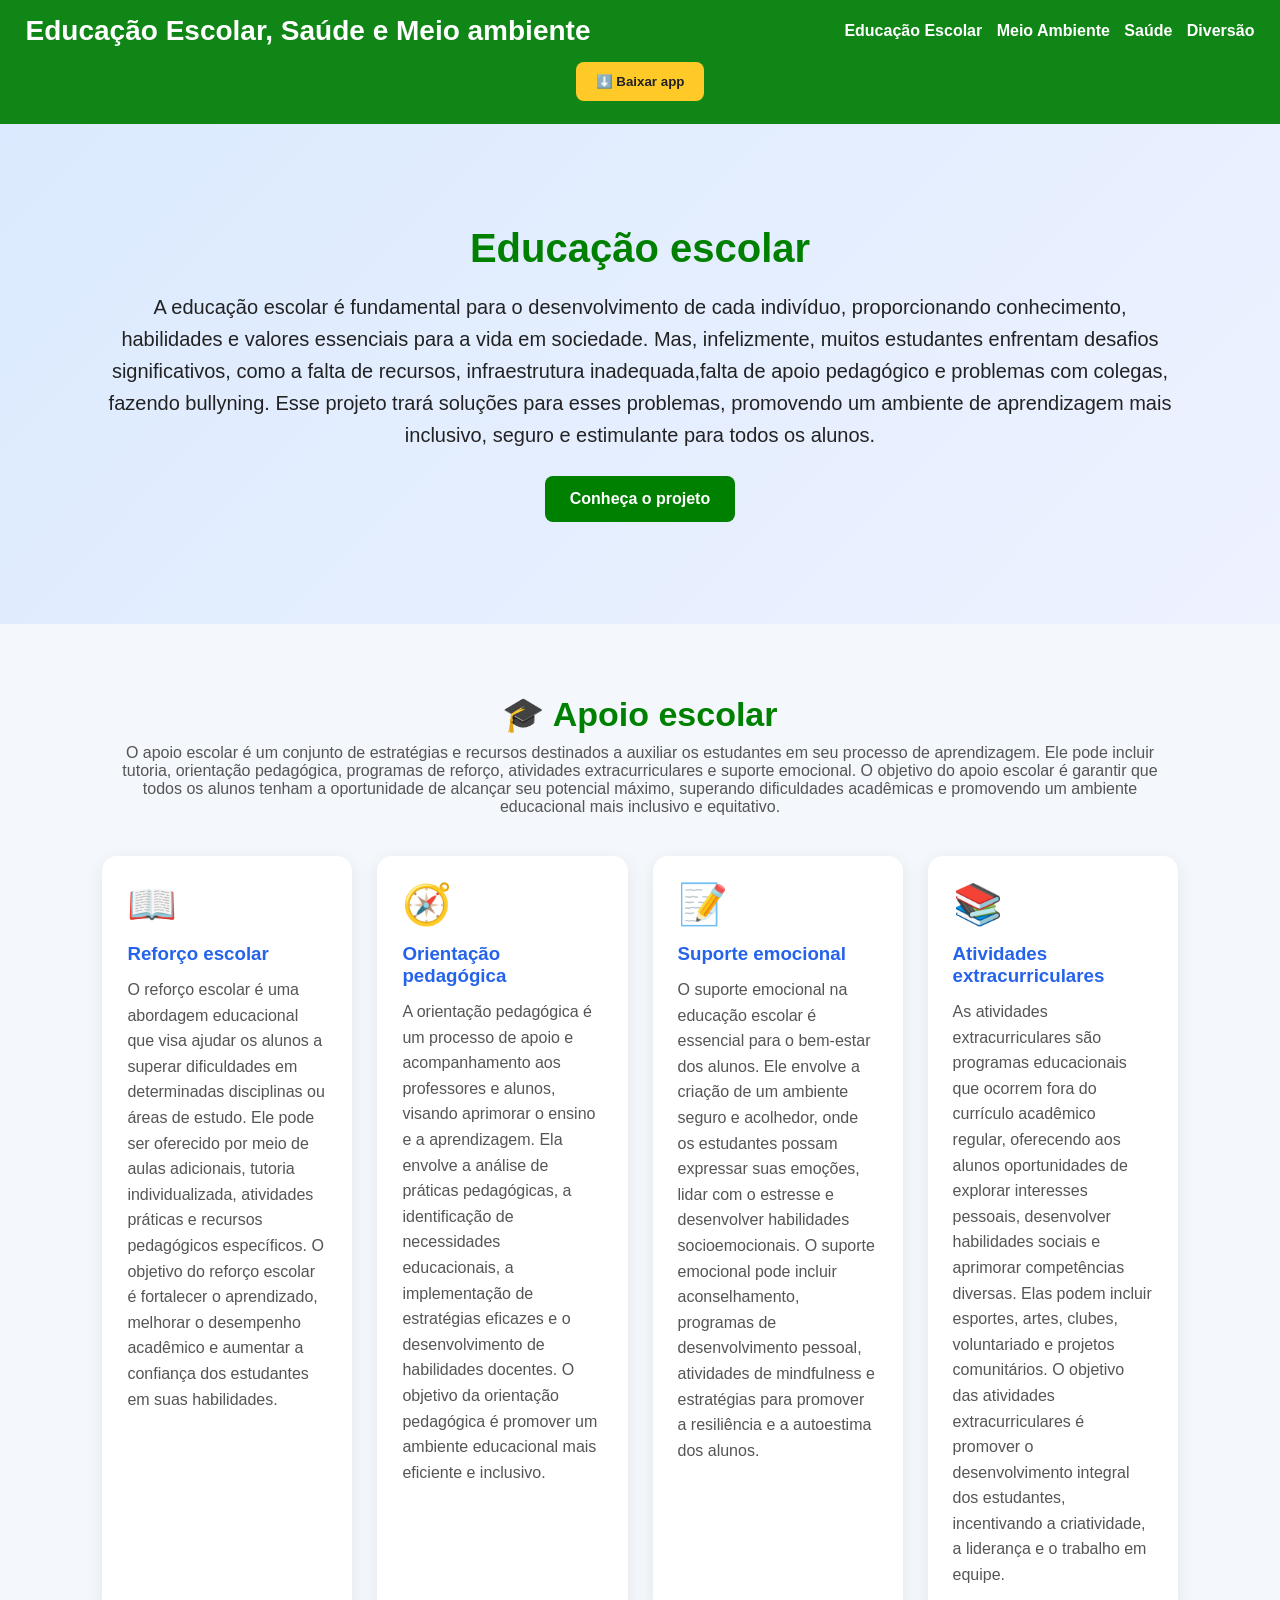
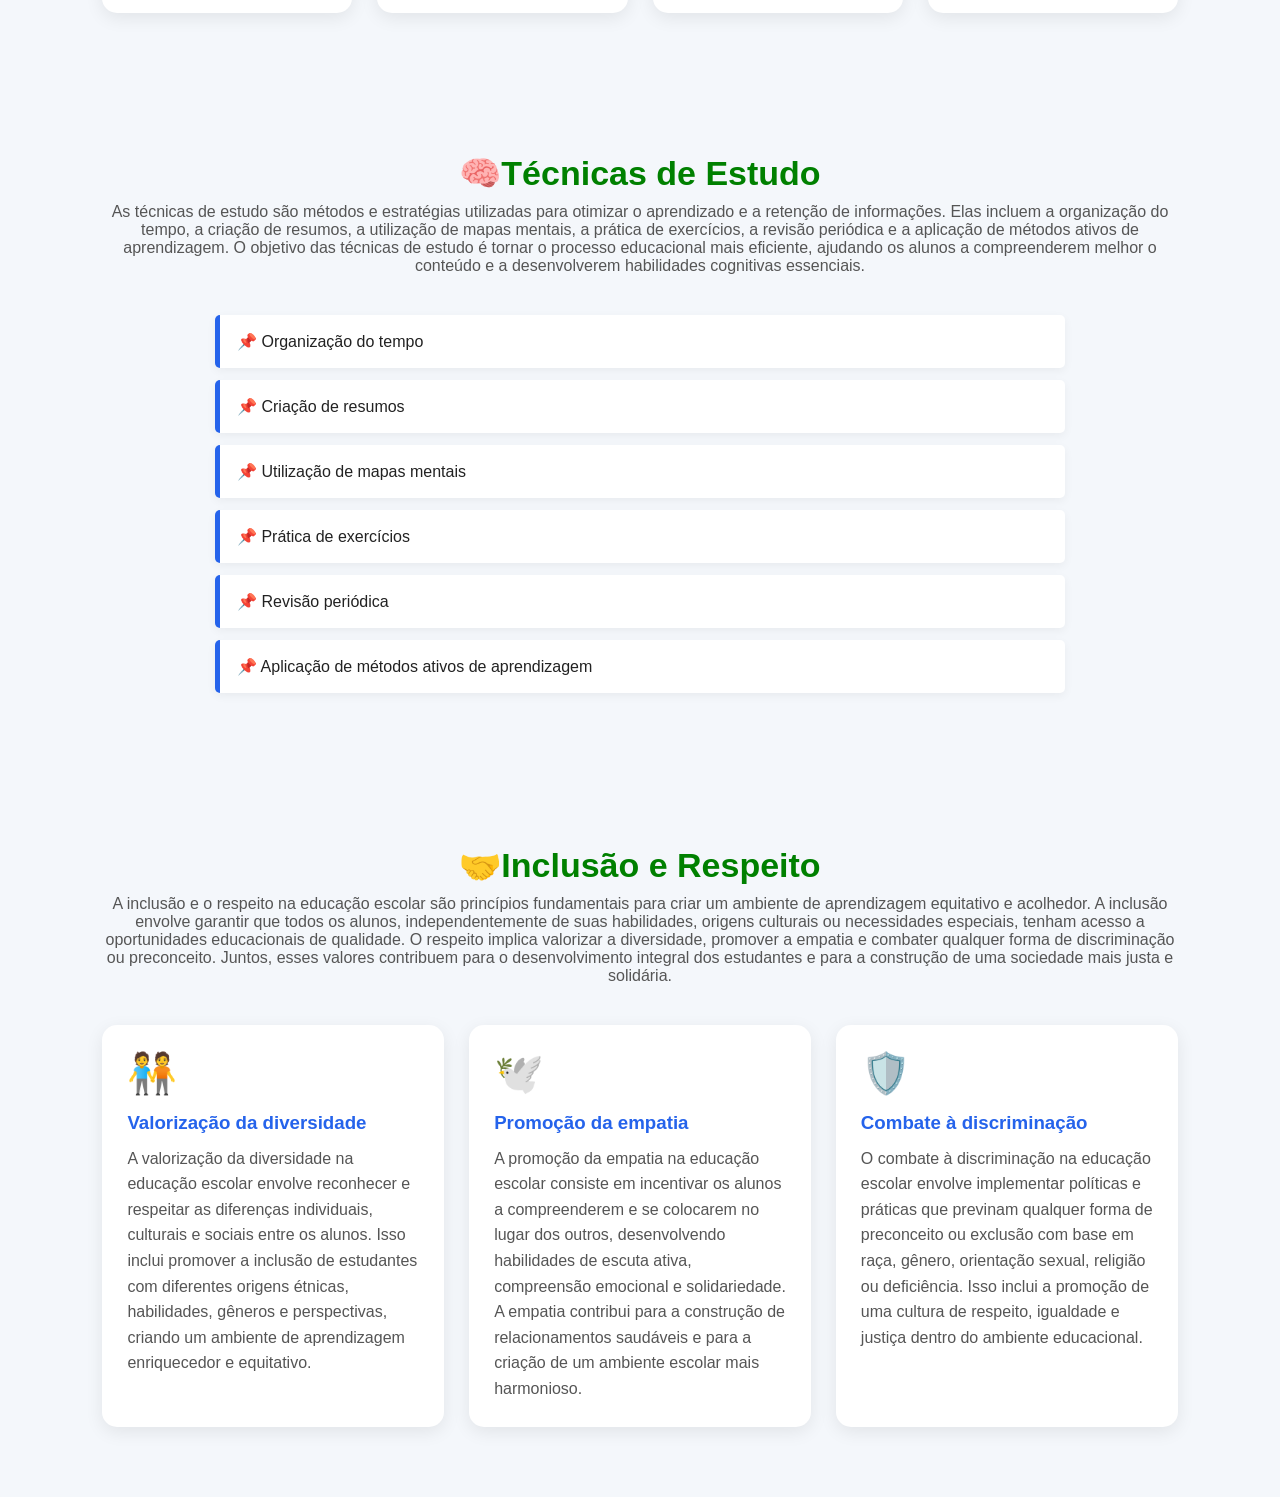
==== index.html @ 4f83e6d4 "Add files via upload" ====
<!DOCTYPE html>
<html lang="pt-br">
<head>
    <meta charset="UTF-8">
    <meta name="viewport" content="width=device-width, initial-scale=1.0">
    <title>Document</title>
    <meta name="theme-color" content="#108616">
    <link rel="stylesheet" href="style.css">
    <link rel="manifest" href="manifest.json">
</head>
<body>
    <header>
            <div class="topo">
              <div class="logo">Educação Escolar, Saúde e Meio ambiente</div>
            
            <nav>
                <a href="#inicio">Educação Escolar</a>
                <a href="meio_ambiente.html">Meio Ambiente</a>
                <a href="saude.html">Saúde</a>
                <a href="diversao.html">Diversão</a>
            </nav>
    </div>
            <div class="install-area">
                <button class="install-button" id="installAppButton" type="button">⬇️ Baixar app</button>
                <p class="install-message" id="installAppMessage" aria-live="polite"></p>
            </div>
   </header>
            <section class="app" id="inicio">
                <div>
                    <h1>
                    Educação escolar
                   </h1>
                    <p>A educação escolar é fundamental para o desenvolvimento de cada indivíduo, proporcionando
                    conhecimento, habilidades e valores essenciais para a vida em sociedade. Mas, infelizmente,
                    muitos estudantes enfrentam desafios significativos, como a falta de recursos, infraestrutura
                    inadequada,falta de apoio pedagógico e problemas com colegas, fazendo bullyning. Esse projeto
                    trará soluções para esses problemas, promovendo um ambiente de aprendizagem mais inclusivo, seguro
                    e estimulante para todos os alunos.
                </p>
                <a href="#apoio" class="botao">Conheça o projeto</a>
               </div>
            </section>

            <section id="apoio">
                <div class="titulo">
                    <h2>
                     🎓 Apoio escolar
                   </h2>

                    <p>O apoio escolar é um conjunto de estratégias e recursos destinados a auxiliar os estudantes em seu
                       processo de aprendizagem. Ele pode incluir tutoria, orientação pedagógica, programas de reforço,
                       atividades extracurriculares e suporte emocional. O objetivo do apoio escolar é garantir que todos 
                       os alunos tenham a oportunidade de alcançar seu potencial máximo, superando dificuldades acadêmicas
                        e promovendo um ambiente educacional mais inclusivo e equitativo.
                </p>
               </div>
               <div class="cards">
                <div class="card">
                    <div class="emoji">📖</div>
                    <h3> Reforço escolar</h3>
                    <p>O reforço escolar é uma abordagem educacional que visa ajudar os alunos a superar dificuldades em determinadas disciplinas ou áreas de estudo. Ele pode ser oferecido por meio de aulas adicionais, tutoria individualizada, atividades práticas e recursos pedagógicos específicos. O objetivo do reforço escolar é fortalecer o aprendizado, melhorar o desempenho acadêmico e aumentar a confiança dos estudantes em suas habilidades.</p>
                </div>
                <div class="card">
                    <div class="emoji">🧭</div>
                    <h3>Orientação pedagógica</h3>
                    <p>A orientação pedagógica é um processo de apoio e acompanhamento aos professores e alunos, visando aprimorar o ensino e a aprendizagem. Ela envolve a análise de práticas pedagógicas, a identificação de necessidades educacionais, a implementação de estratégias eficazes e o desenvolvimento de habilidades docentes. O objetivo da orientação pedagógica é promover um ambiente educacional mais eficiente e inclusivo.</p>
                </div>
                <div class="card">
                    <div class="emoji">📝</div>
                    <h3> Suporte emocional</h3>
                    <p>O suporte emocional na educação escolar é essencial para o bem-estar dos alunos. Ele envolve a criação de um ambiente seguro e acolhedor, onde os estudantes possam expressar suas emoções, lidar com o estresse e desenvolver habilidades socioemocionais. O suporte emocional pode incluir aconselhamento, programas de desenvolvimento pessoal, atividades de mindfulness e estratégias para promover a resiliência e a autoestima dos alunos.</p>
                </div>
                <div class="card">
                    <div class="emoji">📚</div>
                    <h3>Atividades extracurriculares</h3>
                    <p>As atividades extracurriculares são programas educacionais que ocorrem fora do currículo acadêmico regular, oferecendo aos alunos oportunidades de explorar interesses pessoais, desenvolver habilidades sociais e aprimorar competências diversas. Elas podem incluir esportes, artes, clubes, voluntariado e projetos comunitários. O objetivo das atividades extracurriculares é promover o desenvolvimento integral dos estudantes, incentivando a criatividade, a liderança e o trabalho em equipe.</p>
                </div>
               </div>
            </section>
            <section id="estudo">
              <div class="titulo">
                <h2>🧠Técnicas de Estudo</h2>
                <p>As técnicas de estudo são métodos e estratégias utilizadas para otimizar o aprendizado e a retenção de informações. Elas incluem a organização do tempo, a criação de resumos, a utilização de mapas mentais, a prática de exercícios, a revisão periódica e a aplicação de métodos ativos de aprendizagem. O objetivo das técnicas de estudo é tornar o processo educacional mais eficiente, ajudando os alunos a compreenderem melhor o conteúdo e a desenvolverem habilidades cognitivas essenciais.</p>
              </div>
              <ul class="tecnica">
                <div class="tecnica">
                  <li>📌 Organização do tempo</li>
                </div>
                <div class="tecnica">
                  <li>📌 Criação de resumos</li>
                </div>
                <div class="tecnica">
                  <li>📌 Utilização de mapas mentais</li>
                </div>
                <div class="tecnica">
                  <li>📌 Prática de exercícios</li>
                </div>
                <div class="tecnica">
                  <li>📌 Revisão periódica</li>
                </div>
                <div class="tecnica">
                  <li>📌 Aplicação de métodos ativos de aprendizagem</li>
                </div>
              </ul>
            </section>
            <section id="motivacao">
              <div class="titulo">
                <h2>🤝Inclusão e Respeito</h2>
                <p>A inclusão e o respeito na educação escolar são princípios fundamentais para criar um ambiente de aprendizagem equitativo e acolhedor. A inclusão envolve garantir que todos os alunos, independentemente de suas habilidades, origens culturais ou necessidades especiais, tenham acesso a oportunidades educacionais de qualidade. O respeito implica valorizar a diversidade, promover a empatia e combater qualquer forma de discriminação ou preconceito. Juntos, esses valores contribuem para o desenvolvimento integral dos estudantes e para a construção de uma sociedade mais justa e solidária.</p>
              </div>
              <div class="cards">
                <div class="card">
                    <div class="emoji">🧑‍🤝‍🧑</div>
                  <h3>Valorização da diversidade</h3>
                  <p>A valorização da diversidade na educação escolar envolve reconhecer e respeitar as diferenças individuais, culturais e sociais entre os alunos. Isso inclui promover a inclusão de estudantes com diferentes origens étnicas, habilidades, gêneros e perspectivas, criando um ambiente de aprendizagem enriquecedor e equitativo.</p>
                </div>
                <div class="card">
                    <div class="emoji">🕊️</div>
                  <h3>Promoção da empatia</h3>
                  <p>A promoção da empatia na educação escolar consiste em incentivar os alunos a compreenderem e se colocarem no lugar dos outros, desenvolvendo habilidades de escuta ativa, compreensão emocional e solidariedade. A empatia contribui para a construção de relacionamentos saudáveis e para a criação de um ambiente escolar mais harmonioso.</p>
                </div>
                <div class="card">
                    <div class="emoji">🛡️</div>
                  <h3>Combate à discriminação</h3>
                  <p>O combate à discriminação na educação escolar envolve implementar políticas e práticas que previnam qualquer forma de preconceito ou exclusão com base em raça, gênero, orientação sexual, religião ou deficiência. Isso inclui a promoção de uma cultura de respeito, igualdade e justiça dentro do ambiente educacional.</p>
                </div>
            </section>
</body>
</html>
---- style.css ----
* {
        margin: 0;
        padding: 0;
        box-sizing: border-box;
        font-family: Arial, sans-serif;
        }
        html{
            scroll-behavior: smooth;
        }
      .app {
       min-height: 500px;
       display: flex;
       justify-content: center;
       align-items: center;
       text-align: center;
       padding: 60px 8%;
       background: linear-gradient(135deg, #dbeafe, #eef2ff);
      }  
      .app h1 {
        font-size: 40px;
        margin-bottom: 20px;
        color: green;
        text-align: center;
      }
      .app p {
        font-size: 20px;
        line-height: 1.6;
        text-align: center;
        margin: auto;
      }
      .topo {
        display: flex;
        gap: 20px;
        justify-content: space-between;
        align-items: center;
        width: 100%;
            }


      body {
        background: #f4f7fb;
        color: #222;
      }
      header {
        background:linear-gradient(135deg, #108616, #108616);
        padding: 15px 2%;
        position: sticky;
        top: 0;
        z-index: 250px;
        color: white;
      }
      .logo {
        font-size: 28px;
        font-weight: bold;
        text-align: center;
      }
      nav a {
            color: white;
            text-decoration: none;
            margin-left: 10px;
            font-weight: bold;
            text-align: center;
            
        }

        nav a:hover {
            text-decoration: underline;
        }
      .install-area {
        display: flex;
        flex-direction: column;
        align-items: center;
        gap: 8px;
        margin-top: 15px;
      }
      .install-button {
        border: 0;
        padding: 12px 20px;
        background: #ffca28;
        color: #222;
        border-radius: 8px;
        font-weight: bold;
        cursor: pointer;
      }
      .install-button:hover {
        background: #ffd95a;
      }
      .install-message {
        color: white;
        font-size: 14px;
        text-align: center;
      }
      .botao {
        display: inline-block;
        padding: 14px 25px;
        background: green;
        color: white;
        text-decoration: none;
        border-radius: 8px;
        margin-top: 25px;
        font-weight: bold;
      }
      section {
        padding: 70px 8%;
      }
      .titulo {
        text-align: center;
        margin-bottom: 40px;
      }
      .titulo h2 {
        font-size: 34px;
        margin-bottom: 10px;
        color: green;
      }
      .titulo p {
        color: #555;
      }
      .cards {
        display: grid;
        grid-template-columns: repeat(auto-fit, minmax(230px, 1fr));
        gap: 25px;
      }
      .card {
        background: white;
        padding: 25px;
        border-radius: 15px;
        box-shadow: 0 5px 18px rgba(0, 0, 0, 0.08);
      }
      .card h3 {
        margin-bottom: 12px;
        color: #2563eb;
      }
      .card p {
        color: #555;
        line-height: 1.6;
      }
      .titulo h1 {
        font-size: 34px;
        margin-bottom: 10px;
        color: green;
      }
      .tecnica{
            max-width: 850px;
            margin: auto;
        }

        .tecnica li {
            background: white;
            margin: 12px 0;
            padding: 17px;
            border-left: 5px solid #2563eb;
            list-style: none;
            border-radius: 5px;
            box-shadow: 0 3px 10px rgba(0,0,0,0.05);
        }
      
    @media (max-width: 800px) {
            .topo {
                flex-direction: column;
            }

            nav a {
                margin: 5px;
                display: inline-block;
            }
    }
            .card .emoji{
            font-size: 40px;
            margin-bottom: 15px;
        }
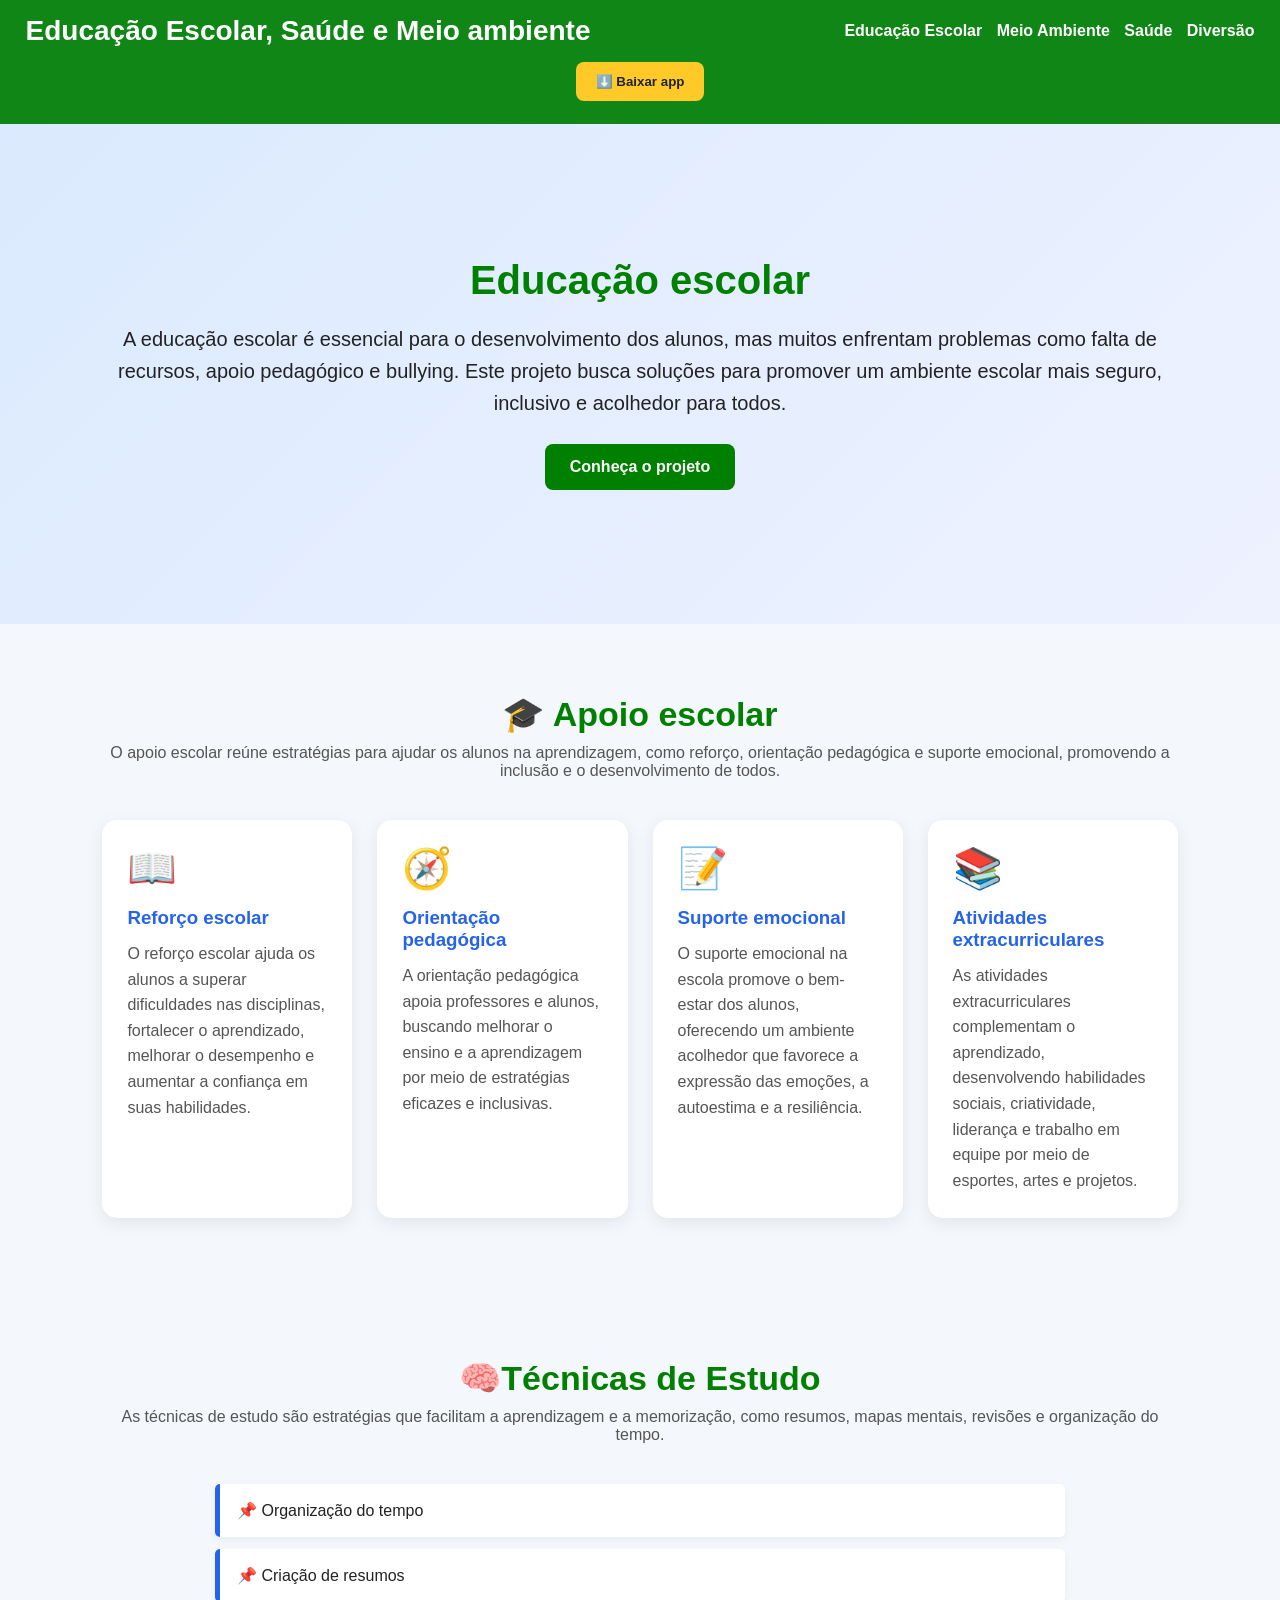
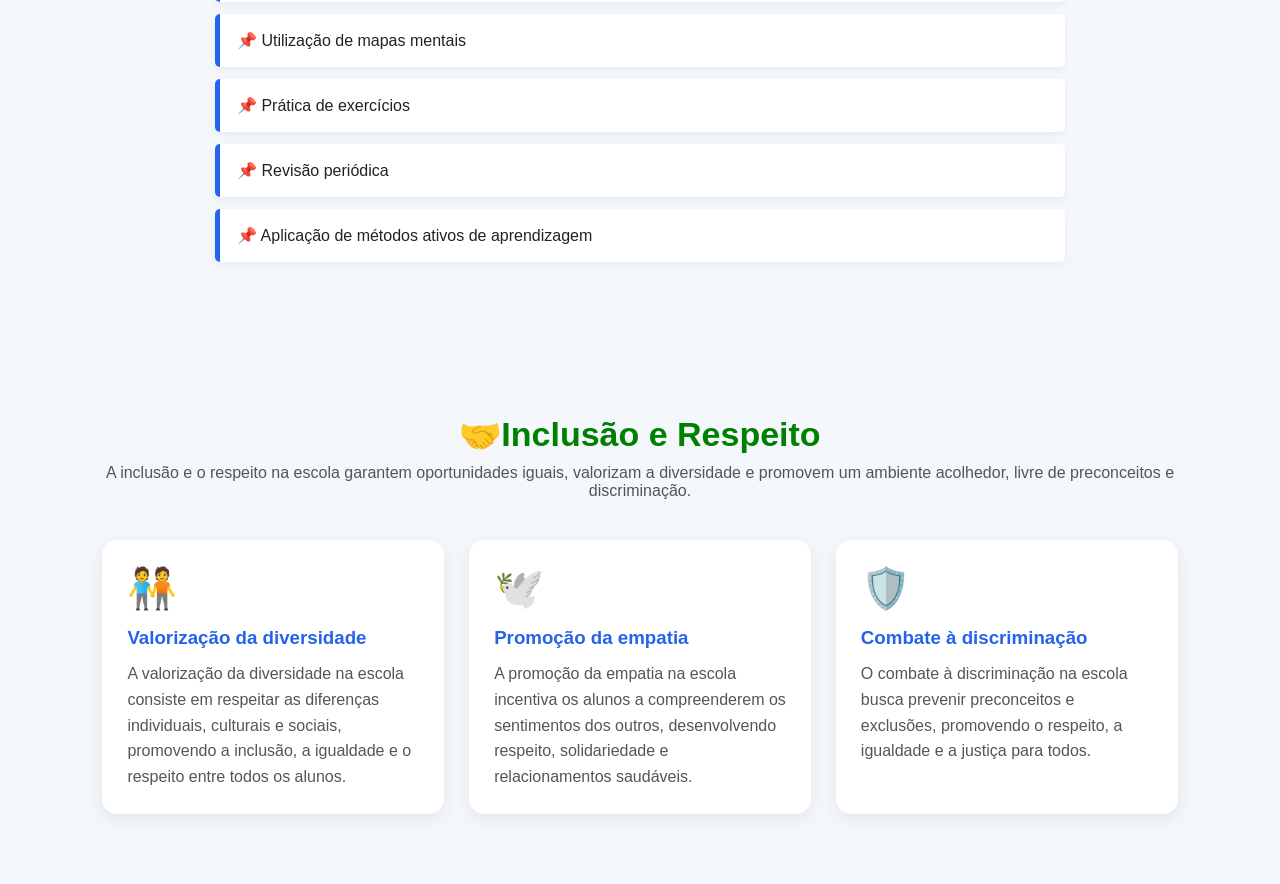
==== commit 4f3dabc3: "Add files via upload" ====
--- a/index.html
+++ b/index.html
@@ -3,7 +3,7 @@
 <head>
     <meta charset="UTF-8">
     <meta name="viewport" content="width=device-width, initial-scale=1.0">
-    <title>Document</title>
+    <title>Educação escolar, Saúde e Meio ambiente</title>
     <meta name="theme-color" content="#108616">
     <link rel="stylesheet" href="style.css">
     <link rel="manifest" href="manifest.json">
@@ -14,7 +14,7 @@
               <div class="logo">Educação Escolar, Saúde e Meio ambiente</div>
             
             <nav>
-                <a href="#inicio">Educação Escolar</a>
+                <a href="index.html">Educação Escolar</a>
                 <a href="meio_ambiente.html">Meio Ambiente</a>
                 <a href="saude.html">Saúde</a>
                 <a href="diversao.html">Diversão</a>
@@ -25,17 +25,14 @@
                 <p class="install-message" id="installAppMessage" aria-live="polite"></p>
             </div>
    </header>
-            <section class="app" id="inicio">
+            <section class="app">
                 <div>
                     <h1>
                     Educação escolar
                    </h1>
-                    <p>A educação escolar é fundamental para o desenvolvimento de cada indivíduo, proporcionando
-                    conhecimento, habilidades e valores essenciais para a vida em sociedade. Mas, infelizmente,
-                    muitos estudantes enfrentam desafios significativos, como a falta de recursos, infraestrutura
-                    inadequada,falta de apoio pedagógico e problemas com colegas, fazendo bullyning. Esse projeto
-                    trará soluções para esses problemas, promovendo um ambiente de aprendizagem mais inclusivo, seguro
-                    e estimulante para todos os alunos.
+                    <p>A educação escolar é essencial para o desenvolvimento dos alunos, mas muitos enfrentam 
+                      problemas como falta de recursos, apoio pedagógico e bullying. Este projeto busca soluções
+                       para promover um ambiente escolar mais seguro, inclusivo e acolhedor para todos.
                 </p>
                 <a href="#apoio" class="botao">Conheça o projeto</a>
                </div>
@@ -47,40 +44,40 @@
                      🎓 Apoio escolar
                    </h2>
 
-                    <p>O apoio escolar é um conjunto de estratégias e recursos destinados a auxiliar os estudantes em seu
-                       processo de aprendizagem. Ele pode incluir tutoria, orientação pedagógica, programas de reforço,
-                       atividades extracurriculares e suporte emocional. O objetivo do apoio escolar é garantir que todos 
-                       os alunos tenham a oportunidade de alcançar seu potencial máximo, superando dificuldades acadêmicas
-                        e promovendo um ambiente educacional mais inclusivo e equitativo.
+                    <p>O apoio escolar reúne estratégias para ajudar os alunos na 
+                      aprendizagem, como reforço, orientação pedagógica e suporte 
+                      emocional, promovendo a inclusão e o desenvolvimento de todos.
                 </p>
                </div>
                <div class="cards">
                 <div class="card">
                     <div class="emoji">📖</div>
                     <h3> Reforço escolar</h3>
-                    <p>O reforço escolar é uma abordagem educacional que visa ajudar os alunos a superar dificuldades em determinadas disciplinas ou áreas de estudo. Ele pode ser oferecido por meio de aulas adicionais, tutoria individualizada, atividades práticas e recursos pedagógicos específicos. O objetivo do reforço escolar é fortalecer o aprendizado, melhorar o desempenho acadêmico e aumentar a confiança dos estudantes em suas habilidades.</p>
+                    <p>O reforço escolar ajuda os alunos a superar dificuldades nas 
+                      disciplinas, fortalecer o aprendizado, melhorar o desempenho e 
+                      aumentar a confiança em suas habilidades.</p>
                 </div>
                 <div class="card">
                     <div class="emoji">🧭</div>
                     <h3>Orientação pedagógica</h3>
-                    <p>A orientação pedagógica é um processo de apoio e acompanhamento aos professores e alunos, visando aprimorar o ensino e a aprendizagem. Ela envolve a análise de práticas pedagógicas, a identificação de necessidades educacionais, a implementação de estratégias eficazes e o desenvolvimento de habilidades docentes. O objetivo da orientação pedagógica é promover um ambiente educacional mais eficiente e inclusivo.</p>
+                    <p>A orientação pedagógica apoia professores e alunos, buscando melhorar o ensino e a aprendizagem por meio de estratégias eficazes e inclusivas.</p>
                 </div>
                 <div class="card">
                     <div class="emoji">📝</div>
                     <h3> Suporte emocional</h3>
-                    <p>O suporte emocional na educação escolar é essencial para o bem-estar dos alunos. Ele envolve a criação de um ambiente seguro e acolhedor, onde os estudantes possam expressar suas emoções, lidar com o estresse e desenvolver habilidades socioemocionais. O suporte emocional pode incluir aconselhamento, programas de desenvolvimento pessoal, atividades de mindfulness e estratégias para promover a resiliência e a autoestima dos alunos.</p>
+                    <p>O suporte emocional na escola promove o bem-estar dos alunos, oferecendo um ambiente acolhedor que favorece a expressão das emoções, a autoestima e a resiliência.</p>
                 </div>
                 <div class="card">
                     <div class="emoji">📚</div>
                     <h3>Atividades extracurriculares</h3>
-                    <p>As atividades extracurriculares são programas educacionais que ocorrem fora do currículo acadêmico regular, oferecendo aos alunos oportunidades de explorar interesses pessoais, desenvolver habilidades sociais e aprimorar competências diversas. Elas podem incluir esportes, artes, clubes, voluntariado e projetos comunitários. O objetivo das atividades extracurriculares é promover o desenvolvimento integral dos estudantes, incentivando a criatividade, a liderança e o trabalho em equipe.</p>
+                    <p>As atividades extracurriculares complementam o aprendizado, desenvolvendo habilidades sociais, criatividade, liderança e trabalho em equipe por meio de esportes, artes e projetos.</p>
                 </div>
                </div>
             </section>
             <section id="estudo">
               <div class="titulo">
                 <h2>🧠Técnicas de Estudo</h2>
-                <p>As técnicas de estudo são métodos e estratégias utilizadas para otimizar o aprendizado e a retenção de informações. Elas incluem a organização do tempo, a criação de resumos, a utilização de mapas mentais, a prática de exercícios, a revisão periódica e a aplicação de métodos ativos de aprendizagem. O objetivo das técnicas de estudo é tornar o processo educacional mais eficiente, ajudando os alunos a compreenderem melhor o conteúdo e a desenvolverem habilidades cognitivas essenciais.</p>
+                <p>As técnicas de estudo são estratégias que facilitam a aprendizagem e a memorização, como resumos, mapas mentais, revisões e organização do tempo.</p>
               </div>
               <ul class="tecnica">
                 <div class="tecnica">
@@ -106,23 +103,23 @@
             <section id="motivacao">
               <div class="titulo">
                 <h2>🤝Inclusão e Respeito</h2>
-                <p>A inclusão e o respeito na educação escolar são princípios fundamentais para criar um ambiente de aprendizagem equitativo e acolhedor. A inclusão envolve garantir que todos os alunos, independentemente de suas habilidades, origens culturais ou necessidades especiais, tenham acesso a oportunidades educacionais de qualidade. O respeito implica valorizar a diversidade, promover a empatia e combater qualquer forma de discriminação ou preconceito. Juntos, esses valores contribuem para o desenvolvimento integral dos estudantes e para a construção de uma sociedade mais justa e solidária.</p>
+                <p>A inclusão e o respeito na escola garantem oportunidades iguais, valorizam a diversidade e promovem um ambiente acolhedor, livre de preconceitos e discriminação.</p>
               </div>
               <div class="cards">
                 <div class="card">
                     <div class="emoji">🧑‍🤝‍🧑</div>
                   <h3>Valorização da diversidade</h3>
-                  <p>A valorização da diversidade na educação escolar envolve reconhecer e respeitar as diferenças individuais, culturais e sociais entre os alunos. Isso inclui promover a inclusão de estudantes com diferentes origens étnicas, habilidades, gêneros e perspectivas, criando um ambiente de aprendizagem enriquecedor e equitativo.</p>
+                  <p>A valorização da diversidade na escola consiste em respeitar as diferenças individuais, culturais e sociais, promovendo a inclusão, a igualdade e o respeito entre todos os alunos.</p>
                 </div>
                 <div class="card">
                     <div class="emoji">🕊️</div>
                   <h3>Promoção da empatia</h3>
-                  <p>A promoção da empatia na educação escolar consiste em incentivar os alunos a compreenderem e se colocarem no lugar dos outros, desenvolvendo habilidades de escuta ativa, compreensão emocional e solidariedade. A empatia contribui para a construção de relacionamentos saudáveis e para a criação de um ambiente escolar mais harmonioso.</p>
+                  <p>A promoção da empatia na escola incentiva os alunos a compreenderem os sentimentos dos outros, desenvolvendo respeito, solidariedade e relacionamentos saudáveis.</p>
                 </div>
                 <div class="card">
                     <div class="emoji">🛡️</div>
                   <h3>Combate à discriminação</h3>
-                  <p>O combate à discriminação na educação escolar envolve implementar políticas e práticas que previnam qualquer forma de preconceito ou exclusão com base em raça, gênero, orientação sexual, religião ou deficiência. Isso inclui a promoção de uma cultura de respeito, igualdade e justiça dentro do ambiente educacional.</p>
+                  <p>O combate à discriminação na escola busca prevenir preconceitos e exclusões, promovendo o respeito, a igualdade e a justiça para todos.</p>
                 </div>
             </section>
 </body>
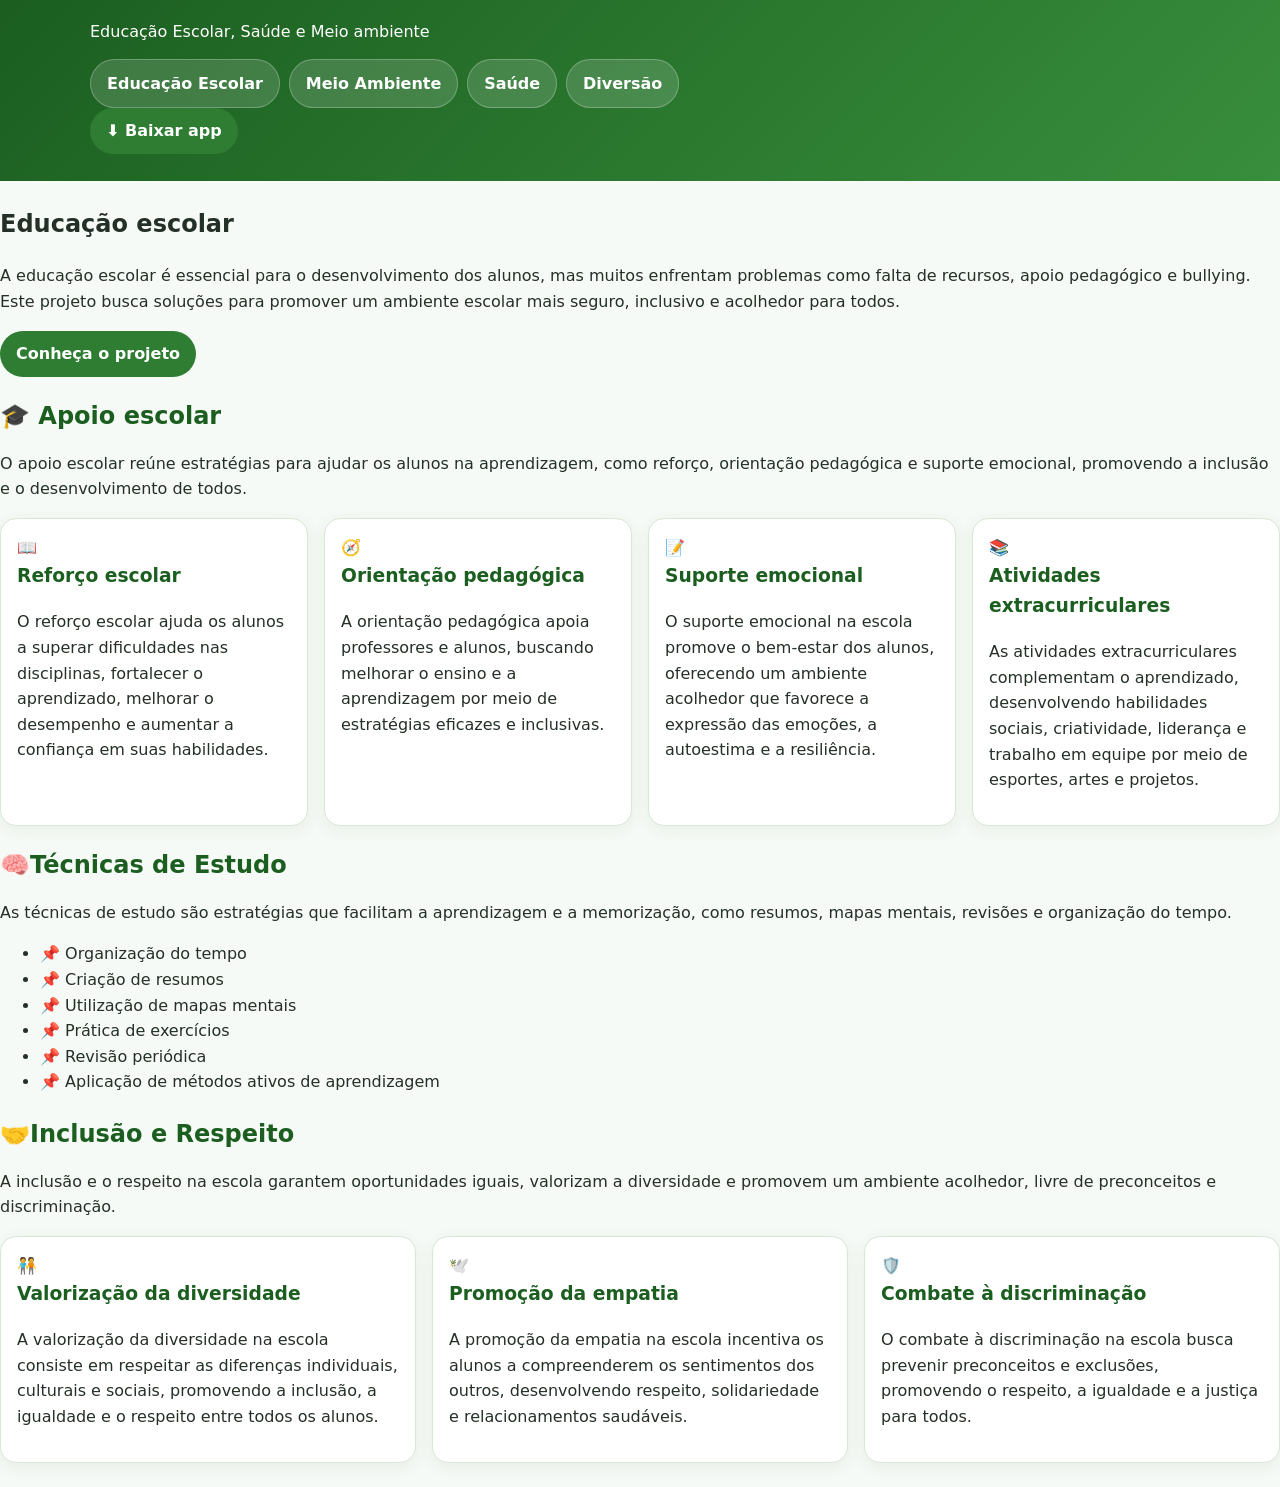
==== commit 9c231bd9: "Add files via upload" ====
--- a/index.html
+++ b/index.html
@@ -1,126 +1,130 @@
-<!DOCTYPE html>
-<html lang="pt-br">
-<head>
-    <meta charset="UTF-8">
-    <meta name="viewport" content="width=device-width, initial-scale=1.0">
-    <title>Educação escolar, Saúde e Meio ambiente</title>
-    <meta name="theme-color" content="#108616">
-    <link rel="stylesheet" href="style.css">
-    <link rel="manifest" href="manifest.json">
-</head>
-<body>
-    <header>
-            <div class="topo">
-              <div class="logo">Educação Escolar, Saúde e Meio ambiente</div>
-            
-            <nav>
-                <a href="index.html">Educação Escolar</a>
-                <a href="meio_ambiente.html">Meio Ambiente</a>
-                <a href="saude.html">Saúde</a>
-                <a href="diversao.html">Diversão</a>
-            </nav>
-    </div>
-            <div class="install-area">
-                <button class="install-button" id="installAppButton" type="button">⬇️ Baixar app</button>
-                <p class="install-message" id="installAppMessage" aria-live="polite"></p>
-            </div>
-   </header>
-            <section class="app">
-                <div>
-                    <h1>
-                    Educação escolar
-                   </h1>
-                    <p>A educação escolar é essencial para o desenvolvimento dos alunos, mas muitos enfrentam 
-                      problemas como falta de recursos, apoio pedagógico e bullying. Este projeto busca soluções
-                       para promover um ambiente escolar mais seguro, inclusivo e acolhedor para todos.
-                </p>
-                <a href="#apoio" class="botao">Conheça o projeto</a>
-               </div>
-            </section>
-
-            <section id="apoio">
-                <div class="titulo">
-                    <h2>
-                     🎓 Apoio escolar
-                   </h2>
-
-                    <p>O apoio escolar reúne estratégias para ajudar os alunos na 
-                      aprendizagem, como reforço, orientação pedagógica e suporte 
-                      emocional, promovendo a inclusão e o desenvolvimento de todos.
-                </p>
-               </div>
-               <div class="cards">
-                <div class="card">
-                    <div class="emoji">📖</div>
-                    <h3> Reforço escolar</h3>
-                    <p>O reforço escolar ajuda os alunos a superar dificuldades nas 
-                      disciplinas, fortalecer o aprendizado, melhorar o desempenho e 
-                      aumentar a confiança em suas habilidades.</p>
-                </div>
-                <div class="card">
-                    <div class="emoji">🧭</div>
-                    <h3>Orientação pedagógica</h3>
-                    <p>A orientação pedagógica apoia professores e alunos, buscando melhorar o ensino e a aprendizagem por meio de estratégias eficazes e inclusivas.</p>
-                </div>
-                <div class="card">
-                    <div class="emoji">📝</div>
-                    <h3> Suporte emocional</h3>
-                    <p>O suporte emocional na escola promove o bem-estar dos alunos, oferecendo um ambiente acolhedor que favorece a expressão das emoções, a autoestima e a resiliência.</p>
-                </div>
-                <div class="card">
-                    <div class="emoji">📚</div>
-                    <h3>Atividades extracurriculares</h3>
-                    <p>As atividades extracurriculares complementam o aprendizado, desenvolvendo habilidades sociais, criatividade, liderança e trabalho em equipe por meio de esportes, artes e projetos.</p>
-                </div>
-               </div>
-            </section>
-            <section id="estudo">
-              <div class="titulo">
-                <h2>🧠Técnicas de Estudo</h2>
-                <p>As técnicas de estudo são estratégias que facilitam a aprendizagem e a memorização, como resumos, mapas mentais, revisões e organização do tempo.</p>
-              </div>
-              <ul class="tecnica">
-                <div class="tecnica">
-                  <li>📌 Organização do tempo</li>
-                </div>
-                <div class="tecnica">
-                  <li>📌 Criação de resumos</li>
-                </div>
-                <div class="tecnica">
-                  <li>📌 Utilização de mapas mentais</li>
-                </div>
-                <div class="tecnica">
-                  <li>📌 Prática de exercícios</li>
-                </div>
-                <div class="tecnica">
-                  <li>📌 Revisão periódica</li>
-                </div>
-                <div class="tecnica">
-                  <li>📌 Aplicação de métodos ativos de aprendizagem</li>
-                </div>
-              </ul>
-            </section>
-            <section id="motivacao">
-              <div class="titulo">
-                <h2>🤝Inclusão e Respeito</h2>
-                <p>A inclusão e o respeito na escola garantem oportunidades iguais, valorizam a diversidade e promovem um ambiente acolhedor, livre de preconceitos e discriminação.</p>
-              </div>
-              <div class="cards">
-                <div class="card">
-                    <div class="emoji">🧑‍🤝‍🧑</div>
-                  <h3>Valorização da diversidade</h3>
-                  <p>A valorização da diversidade na escola consiste em respeitar as diferenças individuais, culturais e sociais, promovendo a inclusão, a igualdade e o respeito entre todos os alunos.</p>
-                </div>
-                <div class="card">
-                    <div class="emoji">🕊️</div>
-                  <h3>Promoção da empatia</h3>
-                  <p>A promoção da empatia na escola incentiva os alunos a compreenderem os sentimentos dos outros, desenvolvendo respeito, solidariedade e relacionamentos saudáveis.</p>
-                </div>
-                <div class="card">
-                    <div class="emoji">🛡️</div>
-                  <h3>Combate à discriminação</h3>
-                  <p>O combate à discriminação na escola busca prevenir preconceitos e exclusões, promovendo o respeito, a igualdade e a justiça para todos.</p>
-                </div>
-            </section>
-</body>
+<!DOCTYPE html>
+<html lang="pt-br">
+<head>
+    <meta charset="UTF-8">
+    <meta name="viewport" content="width=device-width, initial-scale=1.0">
+    <title>Educação escolar, Saúde e Meio ambiente</title>
+    <meta name="theme-color" content="#108616">
+    <link rel="stylesheet" href="style.css">
+    <link rel="manifest" href="manifest.json">
+    
+</head>
+<body>
+    <header>
+            <div class="topo">
+              <div class="logo">Educação Escolar, Saúde e Meio ambiente</div>
+            
+            <nav>
+                <a href="index.html">Educação Escolar</a>
+                <a href="meio_ambiente.html">Meio Ambiente</a>
+                <a href="saude.html">Saúde</a>
+                <a href="diversao.html">Diversão</a>
+            </nav>
+    </div>
+            <div class="install-area">
+                <button class="install-button" id="installAppButton" type="button">⬇️ Baixar app</button>
+                <p class="install-message" id="installAppMessage" aria-live="polite"></p>
+            </div>
+   </header>
+            <section class="app">
+                <div>
+                    <h1>
+                    Educação escolar
+                   </h1>
+                    <p>A educação escolar é essencial para o desenvolvimento dos alunos, mas muitos enfrentam 
+                      problemas como falta de recursos, apoio pedagógico e bullying. Este projeto busca soluções
+                       para promover um ambiente escolar mais seguro, inclusivo e acolhedor para todos.
+                </p>
+                <a href="#apoio" class="botao">Conheça o projeto</a>
+               </div>
+            </section>
+
+            <section id="apoio">
+                <div class="titulo">
+                    <h2>
+                     🎓 Apoio escolar
+                   </h2>
+
+                    <p>O apoio escolar reúne estratégias para ajudar os alunos na 
+                      aprendizagem, como reforço, orientação pedagógica e suporte 
+                      emocional, promovendo a inclusão e o desenvolvimento de todos.
+                </p>
+               </div>
+               <div class="cards">
+                <div class="card">
+                    <div class="emoji">📖</div>
+                    <h3> Reforço escolar</h3>
+                    <p>O reforço escolar ajuda os alunos a superar dificuldades nas 
+                      disciplinas, fortalecer o aprendizado, melhorar o desempenho e 
+                      aumentar a confiança em suas habilidades.</p>
+                </div>
+                <div class="card">
+                    <div class="emoji">🧭</div>
+                    <h3>Orientação pedagógica</h3>
+                    <p>A orientação pedagógica apoia professores e alunos, buscando melhorar o ensino e a aprendizagem por meio de estratégias eficazes e inclusivas.</p>
+                </div>
+                <div class="card">
+                    <div class="emoji">📝</div>
+                    <h3> Suporte emocional</h3>
+                    <p>O suporte emocional na escola promove o bem-estar dos alunos, oferecendo um ambiente acolhedor que favorece a expressão das emoções, a autoestima e a resiliência.</p>
+                </div>
+                <div class="card">
+                    <div class="emoji">📚</div>
+                    <h3>Atividades extracurriculares</h3>
+                    <p>As atividades extracurriculares complementam o aprendizado, desenvolvendo habilidades sociais, criatividade, liderança e trabalho em equipe por meio de esportes, artes e projetos.</p>
+                </div>
+               </div>
+            </section>
+            <section id="estudo">
+              <div class="titulo">
+                <h2>🧠Técnicas de Estudo</h2>
+                <p>As técnicas de estudo são estratégias que facilitam a aprendizagem e a memorização, como resumos, mapas mentais, revisões e organização do tempo.</p>
+              </div>
+              <ul class="tecnica">
+                <div class="tecnica">
+                  <li>📌 Organização do tempo</li>
+                </div>
+                <div class="tecnica">
+                  <li>📌 Criação de resumos</li>
+                </div>
+                <div class="tecnica">
+                  <li>📌 Utilização de mapas mentais</li>
+                </div>
+                <div class="tecnica">
+                  <li>📌 Prática de exercícios</li>
+                </div>
+                <div class="tecnica">
+                  <li>📌 Revisão periódica</li>
+                </div>
+                <div class="tecnica">
+                  <li>📌 Aplicação de métodos ativos de aprendizagem</li>
+                </div>
+              </ul>
+            </section>
+            <section id="motivacao">
+              <div class="titulo">
+                <h2>🤝Inclusão e Respeito</h2>
+                <p>A inclusão e o respeito na escola garantem oportunidades iguais, valorizam a diversidade e promovem um ambiente acolhedor, livre de preconceitos e discriminação.</p>
+              </div>
+              <div class="cards">
+                <div class="card">
+                    <div class="emoji">🧑‍🤝‍🧑</div>
+                  <h3>Valorização da diversidade</h3>
+                  <p>A valorização da diversidade na escola consiste em respeitar as diferenças individuais, culturais e sociais, promovendo a inclusão, a igualdade e o respeito entre todos os alunos.</p>
+                </div>
+                <div class="card">
+                    <div class="emoji">🕊️</div>
+                  <h3>Promoção da empatia</h3>
+                  <p>A promoção da empatia na escola incentiva os alunos a compreenderem os sentimentos dos outros, desenvolvendo respeito, solidariedade e relacionamentos saudáveis.</p>
+                </div>
+                <div class="card">
+                    <div class="emoji">🛡️</div>
+                  <h3>Combate à discriminação</h3>
+                  <p>O combate à discriminação na escola busca prevenir preconceitos e exclusões, promovendo o respeito, a igualdade e a justiça para todos.</p>
+                </div>
+            </section>
+                <script>
+        if("serviceWorker" in navigator) { window.addEventListener("load", () => { navigator.serviceWorker .register("./service-worker.js") .catch((erro) => { console.error("Erro ao registrar o Service Worker:", erro); }); }); }} </script>
+    <script src="pwa.js" defer></script>
+</body>
 </html>
--- a/style.css
+++ b/style.css
@@ -1,170 +1,52 @@
-* {
-        margin: 0;
-        padding: 0;
-        box-sizing: border-box;
-        font-family: Arial, sans-serif;
-        }
-        html{
-            scroll-behavior: smooth;
-        }
-      .app {
-       min-height: 500px;
-       display: flex;
-       justify-content: center;
-       align-items: center;
-       text-align: center;
-       padding: 60px 8%;
-       background: linear-gradient(135deg, #dbeafe, #eef2ff);
-      }  
-      .app h1 {
-        font-size: 40px;
-        margin-bottom: 20px;
-        color: green;
-        text-align: center;
-      }
-      .app p {
-        font-size: 20px;
-        line-height: 1.6;
-        text-align: center;
-        margin: auto;
-      }
-      .topo {
-        display: flex;
-        gap: 20px;
-        justify-content: space-between;
-        align-items: center;
-        width: 100%;
-            }
-
-
-      body {
-        background: #f4f7fb;
-        color: #222;
-      }
-      header {
-        background:linear-gradient(135deg, #108616, #108616);
-        padding: 15px 2%;
-        position: sticky;
-        top: 0;
-        z-index: 250px;
-        color: white;
-      }
-      .logo {
-        font-size: 28px;
-        font-weight: bold;
-        text-align: center;
-      }
-      nav a {
-            color: white;
-            text-decoration: none;
-            margin-left: 10px;
-            font-weight: bold;
-            text-align: center;
-            
-        }
-
-        nav a:hover {
-            text-decoration: underline;
-        }
-      .install-area {
-        display: flex;
-        flex-direction: column;
-        align-items: center;
-        gap: 8px;
-        margin-top: 15px;
-      }
-      .install-button {
-        border: 0;
-        padding: 12px 20px;
-        background: #ffca28;
-        color: #222;
-        border-radius: 8px;
-        font-weight: bold;
-        cursor: pointer;
-      }
-      .install-button:hover {
-        background: #ffd95a;
-      }
-      .install-message {
-        color: white;
-        font-size: 14px;
-        text-align: center;
-      }
-      .botao {
-        display: inline-block;
-        padding: 14px 25px;
-        background: green;
-        color: white;
-        text-decoration: none;
-        border-radius: 8px;
-        margin-top: 25px;
-        font-weight: bold;
-      }
-      section {
-        padding: 70px 8%;
-      }
-      .titulo {
-        text-align: center;
-        margin-bottom: 40px;
-      }
-      .titulo h2 {
-        font-size: 34px;
-        margin-bottom: 10px;
-        color: green;
-      }
-      .titulo p {
-        color: #555;
-      }
-      .cards {
-        display: grid;
-        grid-template-columns: repeat(auto-fit, minmax(230px, 1fr));
-        gap: 25px;
-      }
-      .card {
-        background: white;
-        padding: 25px;
-        border-radius: 15px;
-        box-shadow: 0 5px 18px rgba(0, 0, 0, 0.08);
-      }
-      .card h3 {
-        margin-bottom: 12px;
-        color: #2563eb;
-      }
-      .card p {
-        color: #555;
-        line-height: 1.6;
-      }
-      .titulo h1 {
-        font-size: 34px;
-        margin-bottom: 10px;
-        color: green;
-      }
-      .tecnica{
-            max-width: 850px;
-            margin: auto;
-        }
-
-        .tecnica li {
-            background: white;
-            margin: 12px 0;
-            padding: 17px;
-            border-left: 5px solid #2563eb;
-            list-style: none;
-            border-radius: 5px;
-            box-shadow: 0 3px 10px rgba(0,0,0,0.05);
-        }
-      
-    @media (max-width: 800px) {
-            .topo {
-                flex-direction: column;
-            }
-
-            nav a {
-                margin: 5px;
-                display: inline-block;
-            }
-    }
-            .card .emoji{
-            font-size: 40px;
-            margin-bottom: 15px;
-        }+:root {
+  --verde: #1b5e20;
+  --verde-claro: #2e7d32;
+  --verde-suave: #e8f5e9;
+  --texto: #243027;
+  --fundo: #f6faf6;
+  --branco: #fff;
+  --borda: #d7e7d8;
+}
+* { box-sizing: border-box; }
+html { scroll-behavior: smooth; }
+body {
+  margin: 0; font-family: system-ui, -apple-system, "Segoe UI", Arial, sans-serif;
+  line-height: 1.6; color: var(--texto); background: var(--fundo);
+}
+header {
+  background: linear-gradient(135deg, #1b5e20, #388e3c); color: white;
+  padding: 1.2rem max(1rem, calc((100% - 1100px)/2));
+}
+header h1 { margin: 0 0 .3rem; line-height: 1.2; }
+header p { margin: .25rem 0; }
+nav { display: flex; flex-wrap: wrap; gap: .55rem; margin-top: .9rem; }
+nav a, .botao, button {
+  display: inline-block; border: 0; border-radius: 999px; padding: .65rem 1rem;
+  color: white; background: var(--verde-claro); text-decoration: none;
+  font: inherit; font-weight: 650; cursor: pointer;
+}
+header nav a { background: rgba(255,255,255,.15); border: 1px solid rgba(255,255,255,.25); }
+nav a:hover, .botao:hover, button:hover { filter: brightness(1.08); transform: translateY(-1px); }
+main { width: min(1100px, calc(100% - 2rem)); margin: 1.5rem auto 3rem; }
+section { margin: 1.5rem 0; }
+section > h2, .titulo h2 { color: var(--verde); line-height: 1.25; }
+.titulo { margin: 1rem 0; }
+.cards, .cartoes, .jogos, .conteudo-cards {
+  display: grid; grid-template-columns: repeat(auto-fit, minmax(min(100%, 230px), 1fr));
+  gap: 1rem; margin: 1rem 0;
+}
+.card, .cartao, .jogo, .conteudo-card, article {
+  background: var(--branco); border: 1px solid var(--borda); border-radius: 16px;
+  padding: 1rem; box-shadow: 0 4px 16px rgba(24, 75, 31, .07);
+}
+.card h3, .cartao h3, .jogo h3 { margin-top: 0; color: var(--verde); }
+img { max-width: 100%; height: auto; }
+footer { text-align: center; padding: 1.5rem 1rem; color: #526256; background: #e8f5e9; }
+input, select, textarea { max-width: 100%; font: inherit; padding: .55rem .7rem; border: 1px solid #a8c9aa; border-radius: 8px; }
+button:focus-visible, a:focus-visible, input:focus-visible { outline: 3px solid #ffca28; outline-offset: 3px; }
+#installAppMessage { margin: .5rem 0; font-size: .95rem; }
+@media (max-width: 600px) {
+  header { padding: 1rem; }
+  main { width: min(100% - 1rem, 1100px); }
+  nav a, .botao, button { padding: .55rem .8rem; }
+}
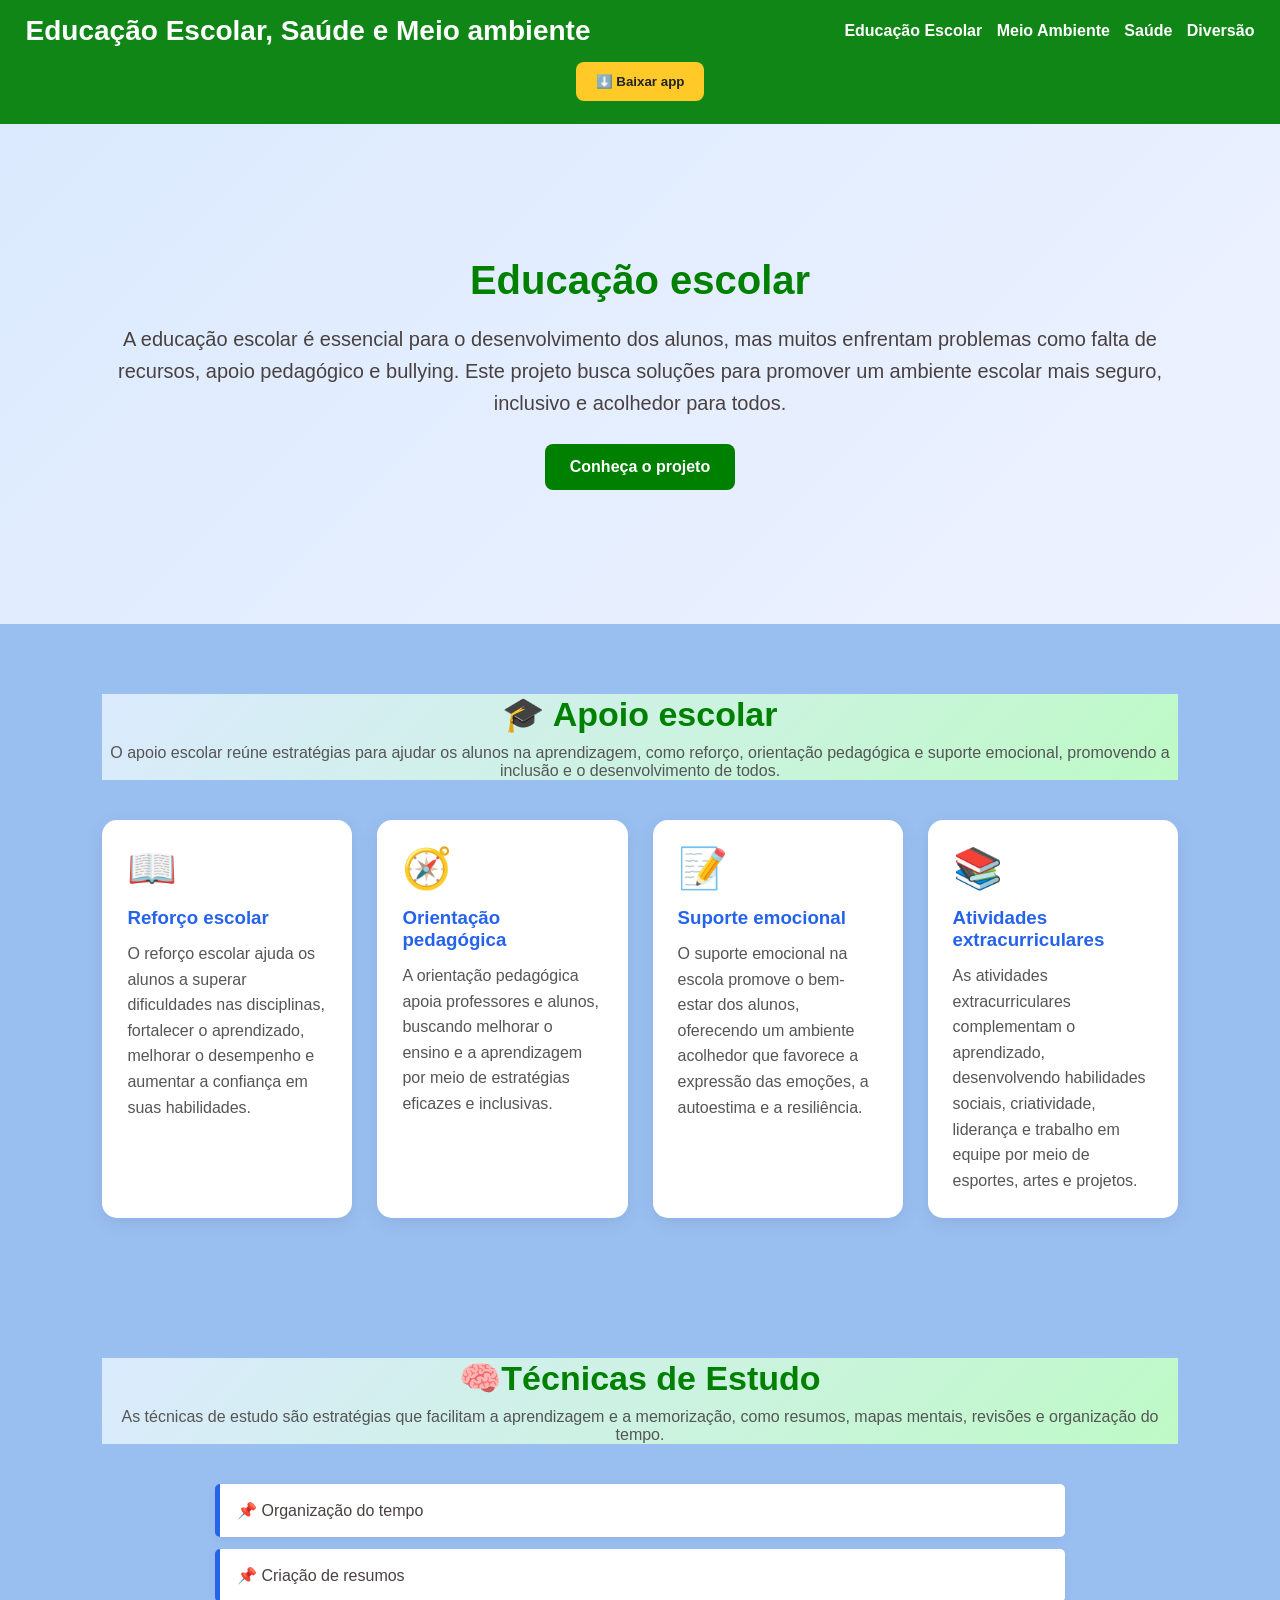
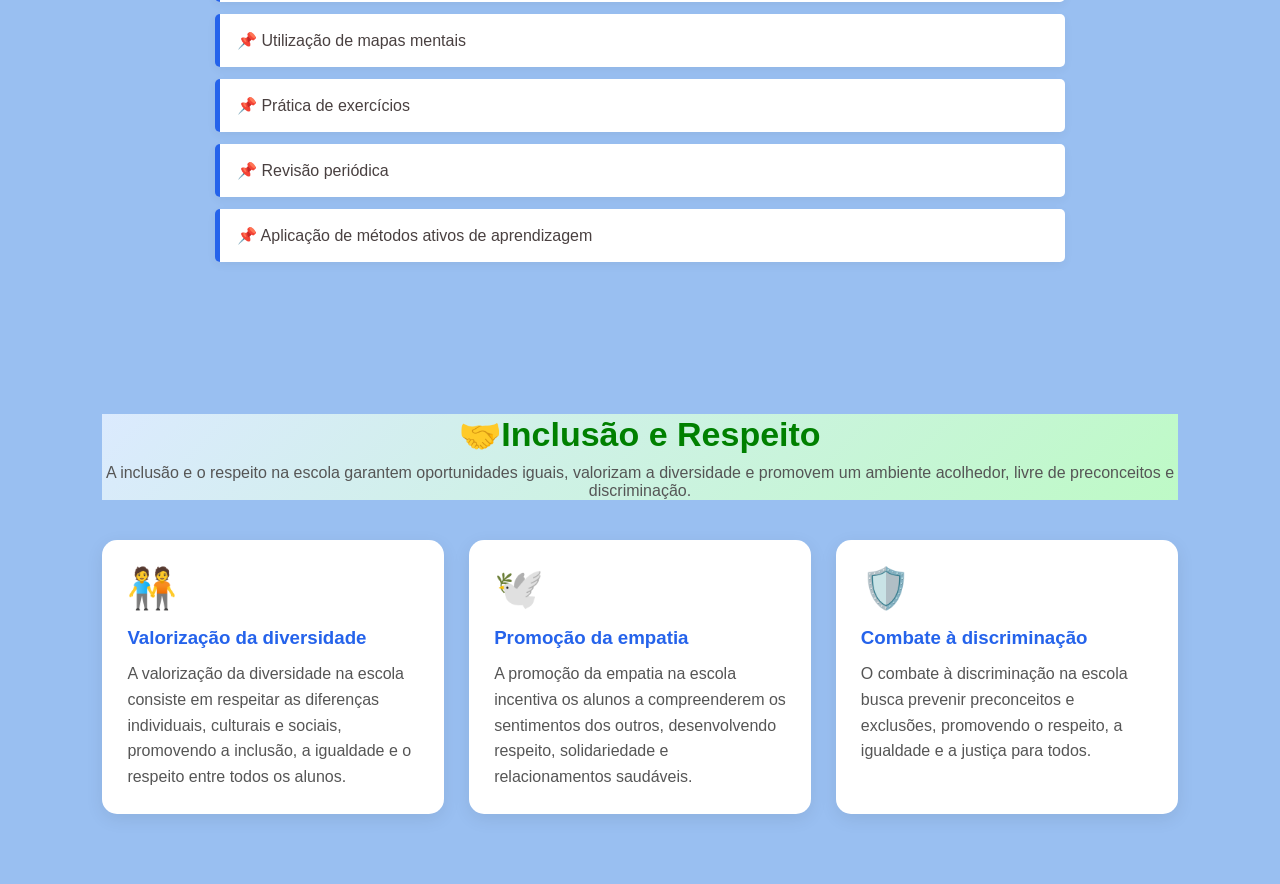
==== commit a99a799b: "Add files via upload" ====
--- a/index.html
+++ b/index.html
@@ -7,7 +7,6 @@
     <meta name="theme-color" content="#108616">
     <link rel="stylesheet" href="style.css">
     <link rel="manifest" href="manifest.json">
-    
 </head>
 <body>
     <header>
@@ -123,8 +122,6 @@
                   <p>O combate à discriminação na escola busca prevenir preconceitos e exclusões, promovendo o respeito, a igualdade e a justiça para todos.</p>
                 </div>
             </section>
-                <script>
-        if("serviceWorker" in navigator) { window.addEventListener("load", () => { navigator.serviceWorker .register("./service-worker.js") .catch((erro) => { console.error("Erro ao registrar o Service Worker:", erro); }); }); }} </script>
-    <script src="pwa.js" defer></script>
+    <script src="./pwa.js" defer></script>
 </body>
 </html>
--- a/style.css
+++ b/style.css
@@ -1,52 +1,174 @@
-:root {
-  --verde: #1b5e20;
-  --verde-claro: #2e7d32;
-  --verde-suave: #e8f5e9;
-  --texto: #243027;
-  --fundo: #f6faf6;
-  --branco: #fff;
-  --borda: #d7e7d8;
-}
-* { box-sizing: border-box; }
-html { scroll-behavior: smooth; }
-body {
-  margin: 0; font-family: system-ui, -apple-system, "Segoe UI", Arial, sans-serif;
-  line-height: 1.6; color: var(--texto); background: var(--fundo);
-}
-header {
-  background: linear-gradient(135deg, #1b5e20, #388e3c); color: white;
-  padding: 1.2rem max(1rem, calc((100% - 1100px)/2));
-}
-header h1 { margin: 0 0 .3rem; line-height: 1.2; }
-header p { margin: .25rem 0; }
-nav { display: flex; flex-wrap: wrap; gap: .55rem; margin-top: .9rem; }
-nav a, .botao, button {
-  display: inline-block; border: 0; border-radius: 999px; padding: .65rem 1rem;
-  color: white; background: var(--verde-claro); text-decoration: none;
-  font: inherit; font-weight: 650; cursor: pointer;
-}
-header nav a { background: rgba(255,255,255,.15); border: 1px solid rgba(255,255,255,.25); }
-nav a:hover, .botao:hover, button:hover { filter: brightness(1.08); transform: translateY(-1px); }
-main { width: min(1100px, calc(100% - 2rem)); margin: 1.5rem auto 3rem; }
-section { margin: 1.5rem 0; }
-section > h2, .titulo h2 { color: var(--verde); line-height: 1.25; }
-.titulo { margin: 1rem 0; }
-.cards, .cartoes, .jogos, .conteudo-cards {
-  display: grid; grid-template-columns: repeat(auto-fit, minmax(min(100%, 230px), 1fr));
-  gap: 1rem; margin: 1rem 0;
-}
-.card, .cartao, .jogo, .conteudo-card, article {
-  background: var(--branco); border: 1px solid var(--borda); border-radius: 16px;
-  padding: 1rem; box-shadow: 0 4px 16px rgba(24, 75, 31, .07);
-}
-.card h3, .cartao h3, .jogo h3 { margin-top: 0; color: var(--verde); }
-img { max-width: 100%; height: auto; }
-footer { text-align: center; padding: 1.5rem 1rem; color: #526256; background: #e8f5e9; }
-input, select, textarea { max-width: 100%; font: inherit; padding: .55rem .7rem; border: 1px solid #a8c9aa; border-radius: 8px; }
-button:focus-visible, a:focus-visible, input:focus-visible { outline: 3px solid #ffca28; outline-offset: 3px; }
-#installAppMessage { margin: .5rem 0; font-size: .95rem; }
-@media (max-width: 600px) {
-  header { padding: 1rem; }
-  main { width: min(100% - 1rem, 1100px); }
-  nav a, .botao, button { padding: .55rem .8rem; }
-}
+* {
+        margin: 0;
+        padding: 0;
+        box-sizing: border-box;
+        font-family: Arial, sans-serif;
+        }
+        html{
+            scroll-behavior: smooth;
+        }
+      .app {
+       min-height: 500px;
+       display: flex;
+       justify-content: center;
+       align-items: center;
+       text-align: center;
+       padding: 60px 8%;
+       background: linear-gradient(135deg, #dbeafe, #eef2ff);
+      }  
+      .app h1 {
+        font-size: 40px;
+        margin-bottom: 20px;
+        color: green;
+        text-align: center;
+      }
+      .app p {
+        font-size: 20px;
+        line-height: 1.6;
+        text-align: center;
+        margin: auto;
+      }
+      .topo {
+        display: flex;
+        gap: 20px;
+        justify-content: space-between;
+        align-items: center;
+        width: 100%;
+            }
+
+
+      body {
+        background: #99bff1;
+        color: #494040;
+      }
+      header {
+        background:linear-gradient(135deg, #108616, #108616);
+        padding: 15px 2%;
+        position: sticky;
+        top: 0;
+        z-index: 250px;
+        color: white;
+      }
+      .logo {
+        font-size: 28px;
+        font-weight: bold;
+        text-align: center;
+      }
+      nav a {
+            color: white;
+            text-decoration: none;
+            margin-left: 10px;
+            font-weight: bold;
+            text-align: center;
+            
+        }
+
+        nav a:hover {
+            text-decoration: underline;
+        }
+      .install-area {
+        display: flex;
+        flex-direction: column;
+        align-items: center;
+        gap: 8px;
+        margin-top: 15px;
+      }
+      .install-button {
+        border: 0;
+        padding: 12px 20px;
+        background: #ffca28;
+        color: #222;
+        border-radius: 8px;
+        font-weight: bold;
+        cursor: pointer;
+      }
+      .install-button:hover {
+        background: #ffd95a;
+      }
+      .install-message {
+        color: white;
+        font-size: 14px;
+        text-align: center;
+      }
+      .botao {
+        display: inline-block;
+        padding: 14px 25px;
+        background: green;
+        color: white;
+        text-decoration: none;
+        border-radius: 8px;
+        margin-top: 25px;
+        font-weight: bold;
+      }
+      section {
+        padding: 70px 8%;
+      }
+      .titulo {
+        text-align: center;
+        margin-bottom: 40px;
+        background: linear-gradient(135deg, #dbeafe, #befac6);
+      }
+      .titulo h2 {
+        font-size: 34px;
+        margin-bottom: 10px;
+        color: rgb(0, 128, 0);
+        
+      }
+      .titulo p {
+        color: #555;
+    
+      }
+      .cards {
+        display: grid;
+        grid-template-columns: repeat(auto-fit, minmax(230px, 1fr));
+        gap: 25px;
+      }
+      .card {
+        background: white;
+        padding: 25px;
+        border-radius: 15px;
+        box-shadow: 0 5px 18px rgba(0, 0, 0, 0.08);
+      }
+      .card h3 {
+        margin-bottom: 12px;
+        color: #2563eb;
+      }
+      .card p {
+        color: #555;
+        line-height: 1.6;
+      }
+      .titulo h1 {
+        font-size: 34px;
+        margin-bottom: 10px;
+        color: green;
+      }
+      .tecnica{
+            max-width: 850px;
+            margin: auto;
+        }
+
+        .tecnica li {
+            background: white;
+            margin: 12px 0;
+            padding: 17px;
+            border-left: 5px solid #2563eb;
+            list-style: none;
+            border-radius: 5px;
+            box-shadow: 0 3px 10px rgba(0,0,0,0.05);
+        }
+      
+    @media (max-width: 800px) {
+            .topo {
+                flex-direction: column;
+            }
+
+            nav a {
+                margin: 5px;
+                display: inline-block;
+            }
+    }
+            .card .emoji{
+            font-size: 40px;
+            margin-bottom: 15px;
+        }
+        
